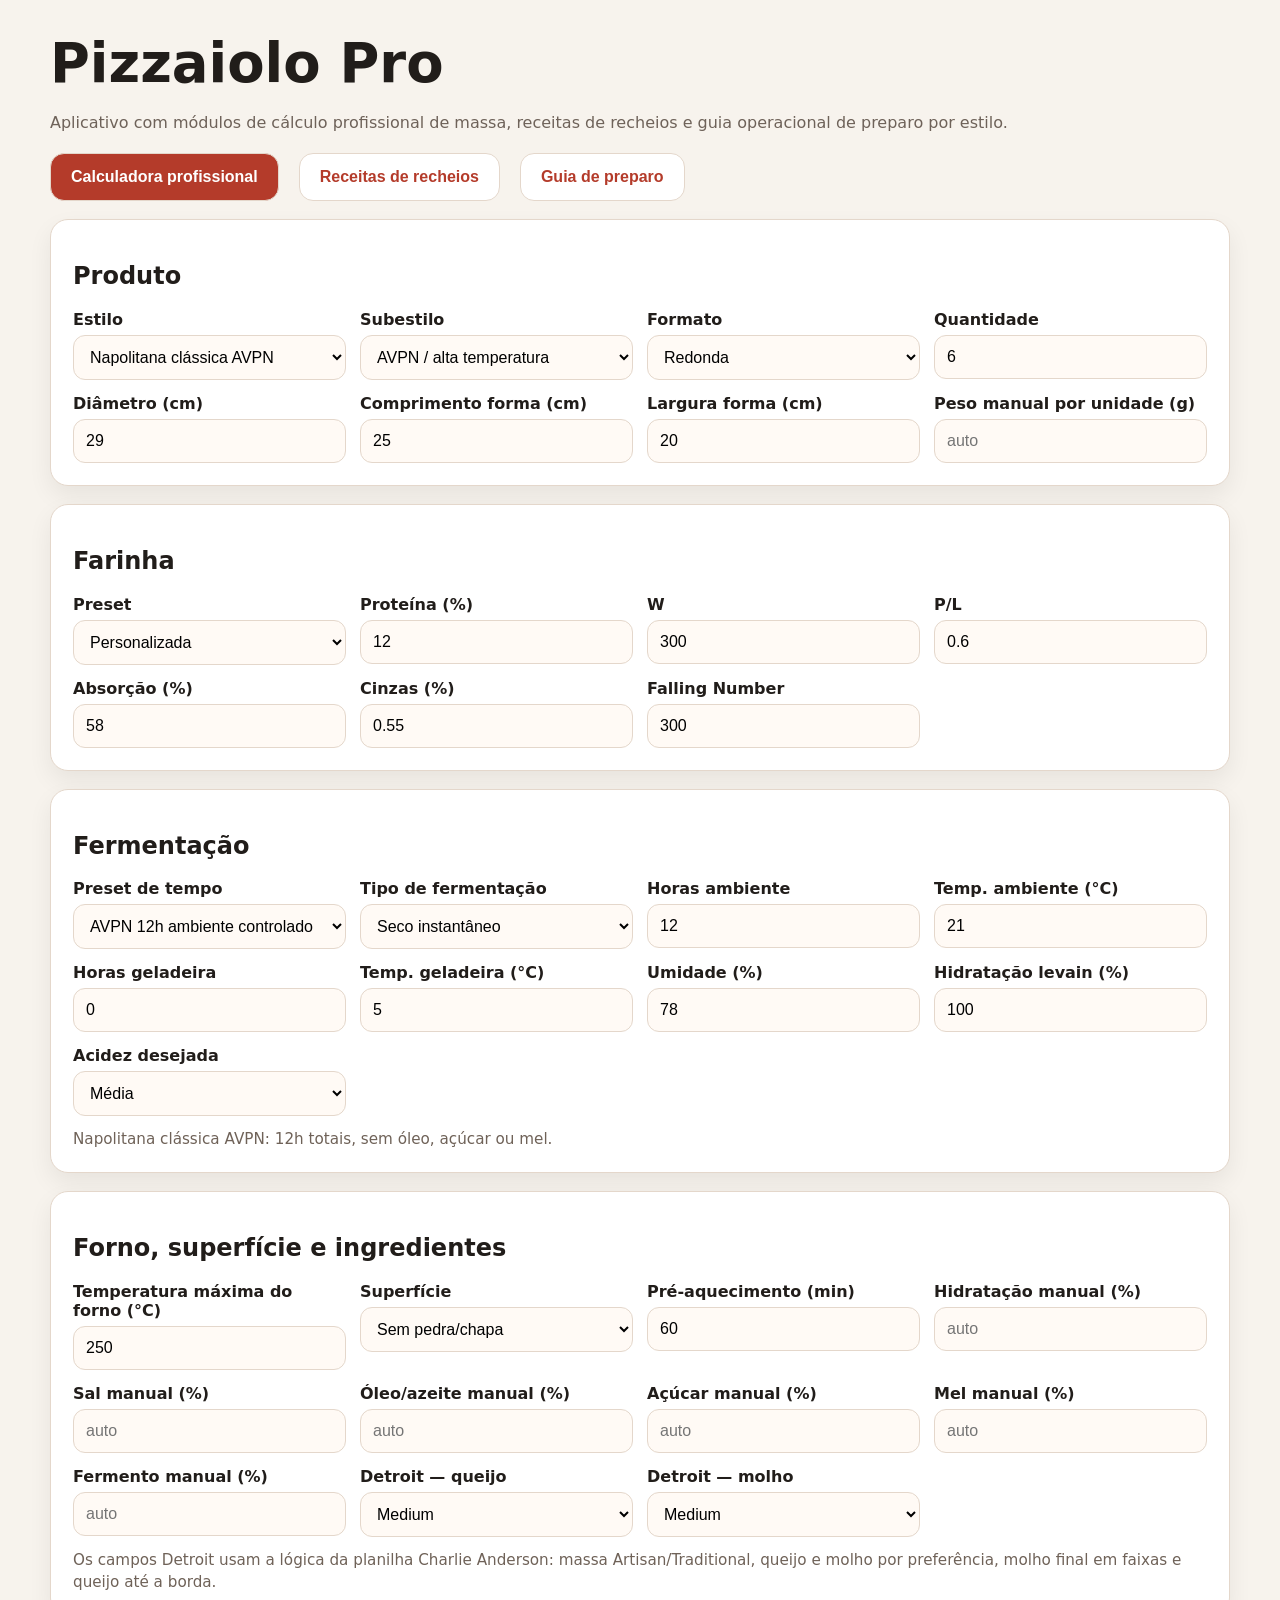
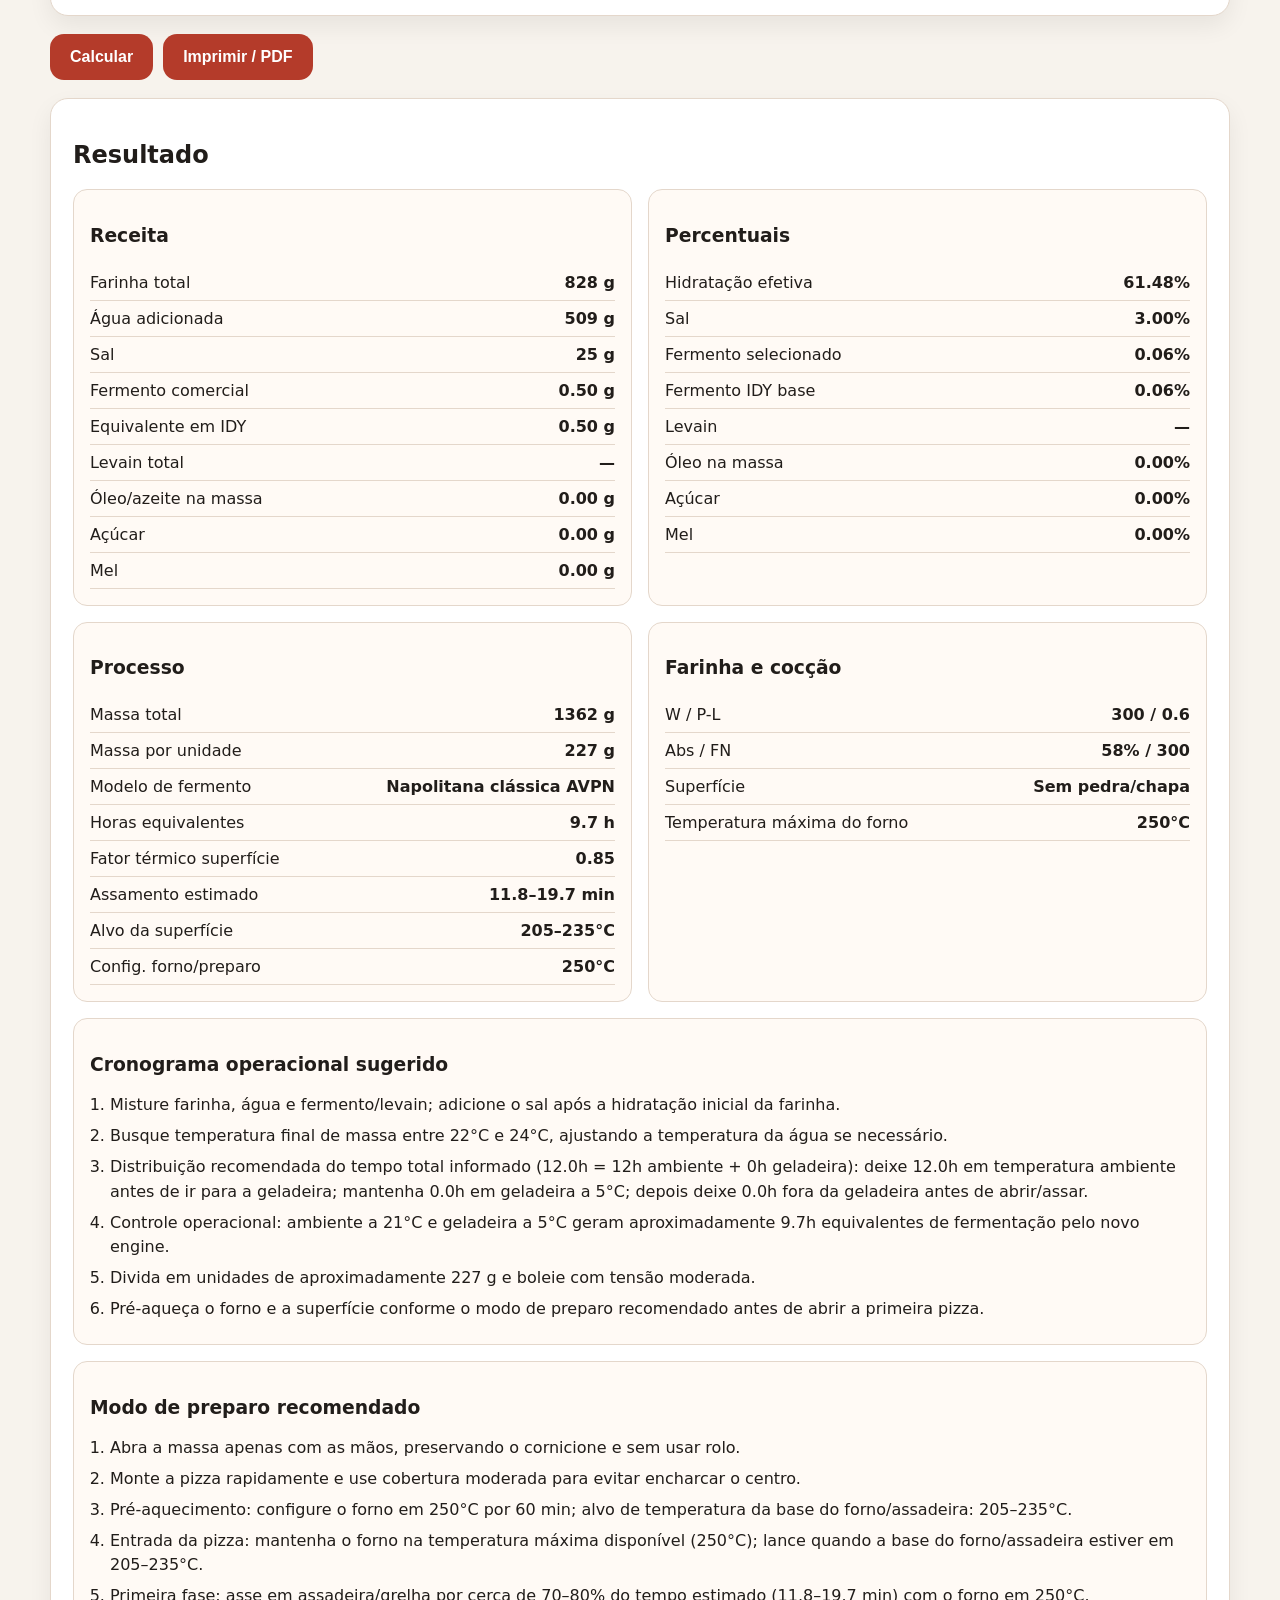
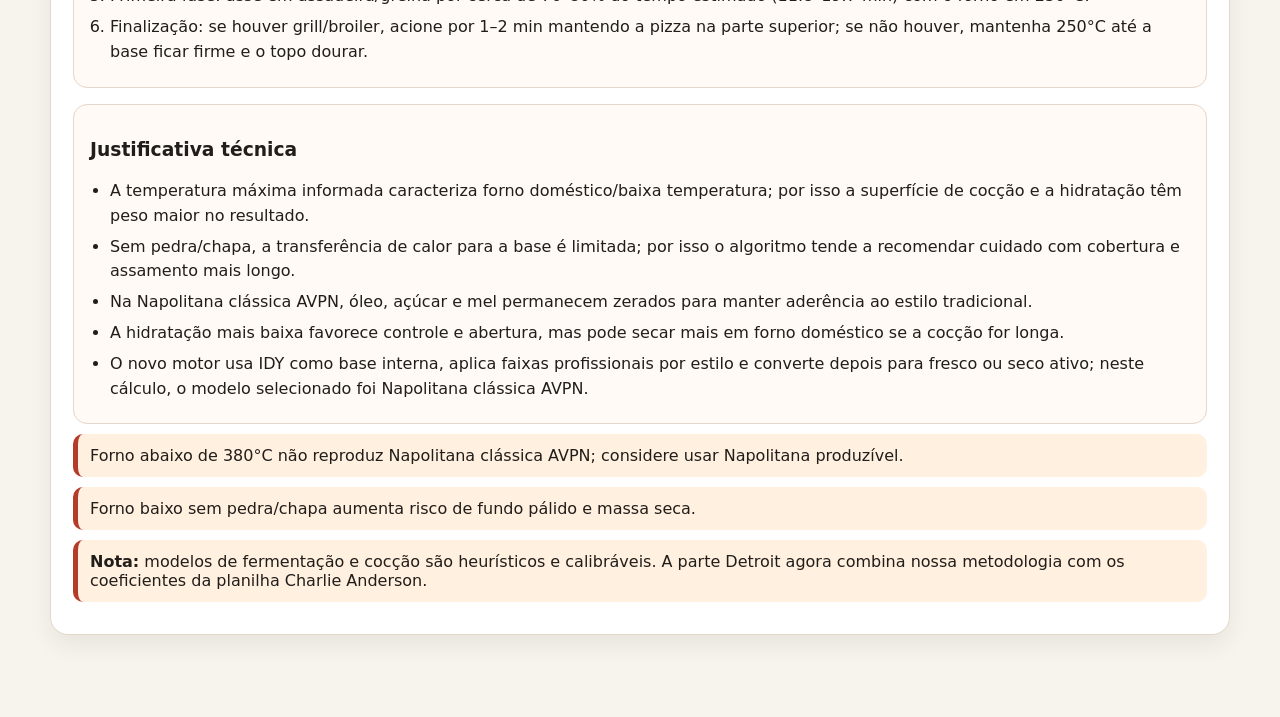
==== docs/index.html @ 497db2ea "Add files via upload" ====
<!doctype html><html lang="pt-BR"><head><meta charset="utf-8"><meta name="viewport" content="width=device-width,initial-scale=1"><title>Pizzaiolo Pro</title><link rel="stylesheet" href="./styles.css"></head><body><main class="container"><header><h1>Pizzaiolo Pro</h1><p>Aplicativo com módulos de cálculo profissional de massa, receitas de recheios e guia operacional de preparo por estilo.</p><nav class="menu"><button class="tab active" data-module="calcModule">Calculadora profissional</button><button class="tab" data-module="toppingsModule">Receitas de recheios</button><button class="tab" data-module="guideModule">Guia de preparo</button></nav></header><section id="calcModule" class="module active"><section class="card"><h2>Produto</h2><div class="grid"><label>Estilo<select id="style"></select></label><label>Subestilo<select id="substyle"></select></label><label>Formato<select id="shape"><option value="round">Redonda</option><option value="pan">Forma/assadeira</option></select></label><label>Quantidade<input id="qty" type="number" value="6" min="1"></label><label>Diâmetro (cm)<input id="diameter" type="number" value="29" step="0.5"></label><label>Comprimento forma (cm)<input id="length" type="number" value="25" step="0.5"></label><label>Largura forma (cm)<input id="width" type="number" value="20" step="0.5"></label><label>Peso manual por unidade (g)<input id="massOverride" type="number" placeholder="auto" step="1"></label></div></section><section class="card"><h2>Farinha</h2><div class="grid"><label>Preset<select id="flourPreset"></select></label><label>Proteína (%)<input id="protein" type="number" value="12" step="0.1"></label><label>W<input id="w" type="number" value="300" step="5"></label><label>P/L<input id="pl" type="number" value="0.6" step="0.05"></label><label>Absorção (%)<input id="abs" type="number" value="58" step="0.5"></label><label>Cinzas (%)<input id="ash" type="number" value="0.55" step="0.01"></label><label>Falling Number<input id="fn" type="number" value="300" step="5"></label></div></section><section class="card"><h2>Fermentação</h2><div class="grid"><label>Preset de tempo<select id="fermPreset"></select></label><label>Tipo de fermentação<select id="yeastType"><option value="instant">Seco instantâneo</option><option value="activeDry">Seco ativo</option><option value="fresh">Fresco</option><option value="levain">Fermento natural / levain</option></select></label><label>Horas ambiente<input id="roomHours" type="number" value="5" step="0.5"></label><label>Temp. ambiente (°C)<input id="roomTemp" type="number" value="24" step="0.5"></label><label>Horas geladeira<input id="coldHours" type="number" value="19" step="0.5"></label><label>Temp. geladeira (°C)<input id="coldTemp" type="number" value="5" step="0.5"></label><label>Umidade (%)<input id="humidity" type="number" value="78" step="1"></label><label>Hidratação levain (%)<input id="levainHyd" type="number" value="100" step="5"></label><label>Acidez desejada<select id="acid"><option value="low">Baixa</option><option value="medium" selected>Média</option><option value="high">Alta</option></select></label></div><p class="hint" id="fermHint">Escolha um preset para preencher as horas conforme a tabela metodológica do estilo, ou ajuste manualmente.</p></section><section class="card"><h2>Forno, superfície e ingredientes</h2><div class="grid"><label>Temperatura máxima do forno (°C)<input id="oven" type="number" value="250" step="5"></label><label>Superfície<select id="surface"><option value="none">Sem pedra/chapa</option><option value="tray">Assadeira comum</option><option value="stone">Pedra refratária</option><option value="steel">Chapa de aço</option><option value="detroitPan">Forma Detroit/pan</option></select></label><label>Pré-aquecimento (min)<input id="preheat" type="number" value="60" step="5"></label><label>Hidratação manual (%)<input id="hydOverride" type="number" placeholder="auto" step="0.5"></label><label>Sal manual (%)<input id="saltOverride" type="number" placeholder="auto" step="0.1"></label><label>Óleo/azeite manual (%)<input id="oilOverride" type="number" placeholder="auto" step="0.1"></label><label>Açúcar manual (%)<input id="sugarOverride" type="number" placeholder="auto" step="0.1"></label><label>Mel manual (%)<input id="honeyOverride" type="number" placeholder="auto" step="0.1"></label><label>Fermento manual (%)<input id="yeastOverride" type="number" placeholder="auto" step="0.001"></label><label>Detroit — queijo<select id="detroitCheese"><option value="low">Low</option><option value="medium" selected>Medium</option><option value="high">High</option><option value="takeItCheesy">Take It Cheesy</option></select></label><label>Detroit — molho<select id="detroitSauce"><option value="low">Low</option><option value="medium" selected>Medium</option><option value="high">High</option><option value="danger">Danger</option></select></label></div><p class="hint">Os campos Detroit usam a lógica da planilha Charlie Anderson: massa Artisan/Traditional, queijo e molho por preferência, molho final em faixas e queijo até a borda.</p></section><section class="actions"><button id="calc">Calcular</button><button onclick="window.print()">Imprimir / PDF</button></section><section class="card"><h2>Resultado</h2><div id="result"></div></section></section><section id="toppingsModule" class="module"><section class="card"><h2>Receitas de recheios</h2><p>Escolha o estilo, o sabor e o tamanho da pizza para receber a quantidade recomendada dos ingredientes e o guia técnico do recheio.</p><div class="grid"><label>Estilo da pizza<select id="topStyle"></select></label><label>Sabor<select id="topFlavor"></select></label><label>Formato<select id="topShape"><option value="round">Redonda</option><option value="rect">Retangular / forma</option></select></label><label>Quantidade<input id="topQty" type="number" value="1" min="1" step="1"></label><label>Diâmetro (cm)<input id="topDiameter" type="number" value="29" step="0.5"></label><label>Comprimento (cm)<input id="topLength" type="number" value="25" step="0.5"></label><label>Largura (cm)<input id="topWidth" type="number" value="20" step="0.5"></label></div></section><section class="actions"><button id="calcTopping">Calcular recheio</button><button onclick="window.print()">Imprimir / PDF</button></section><section class="card"><h2>Resultado do recheio</h2><div id="toppingResult"></div></section></section><section id="guideModule" class="module"><section class="card"><h2>Guia de preparo de massa</h2><p>Escolha o estilo e o subestilo para aprender o processo operacional completo da massa: mistura, sova, dobras, fermentação, boleamento, abertura e ponto ideal antes do forno.</p><div class="grid"><label>Estilo da massa<select id="guideStyle"></select></label><label>Subestilo<select id="guideSubstyle"></select></label></div></section><section class="card"><h2>Passo a passo do estilo</h2><div id="guideResult"></div></section></section></main><script type="module" src="./src/main.js"></script></body></html>
---- docs/styles.css ----
:root{--bg:#f7f3ed;--card:#fff;--text:#211d1a;--muted:#6e6259;--accent:#b43b2a;--border:#e4d7cb}*{box-sizing:border-box}body{margin:0;font-family:system-ui,-apple-system,Segoe UI,sans-serif;background:var(--bg);color:var(--text)}.container{width:min(1180px,94vw);margin:auto;padding:32px 0 64px}h1{font-size:clamp(2rem,5vw,3.4rem);margin:0 0 8px}p{color:var(--muted);line-height:1.5}.card{background:var(--card);border:1px solid var(--border);border-radius:18px;padding:22px;margin:18px 0;box-shadow:0 10px 24px #0001}.grid{display:grid;grid-template-columns:repeat(4,minmax(170px,1fr));gap:14px}label{display:flex;flex-direction:column;font-weight:700;gap:6px}input,select{padding:12px;border:1px solid var(--border);border-radius:12px;background:#fffaf5;font-size:1rem}button{border:0;border-radius:14px;padding:14px 20px;background:var(--accent);color:white;font-weight:800;font-size:1rem;margin-right:10px;cursor:pointer}.result-grid{display:grid;grid-template-columns:repeat(2,minmax(260px,1fr));gap:16px}.box{background:#fffaf5;border:1px solid var(--border);border-radius:14px;padding:16px}table{width:100%;border-collapse:collapse}td{padding:8px 0;border-bottom:1px solid var(--border)}td:last-child{text-align:right;font-weight:800}.warn{background:#fff0df;border-left:5px solid var(--accent);padding:12px;border-radius:10px;margin:10px 0}.ok{background:#edf8ed;border-left:5px solid #448b44;padding:12px;border-radius:10px;margin:10px 0}@media(max-width:900px){.grid,.result-grid{grid-template-columns:1fr}}
.hint{margin:12px 0 0;color:#6f6258;font-size:.95rem;line-height:1.45}
.box.wide{grid-column:1 / -1;margin-top:16px}
.box ol,.box ul{margin:0;padding-left:1.25rem;line-height:1.55}
.box li{margin:6px 0}
@media(max-width:900px){.box.wide{grid-column:auto}}
.menu{display:flex;gap:10px;flex-wrap:wrap;margin-top:18px}.tab{background:#fff;color:var(--accent);border:1px solid var(--border)}.tab.active{background:var(--accent);color:#fff}.module{display:none}.module.active{display:block}.box p{margin:0;color:var(--muted);line-height:1.6}.actions{margin:18px 0}
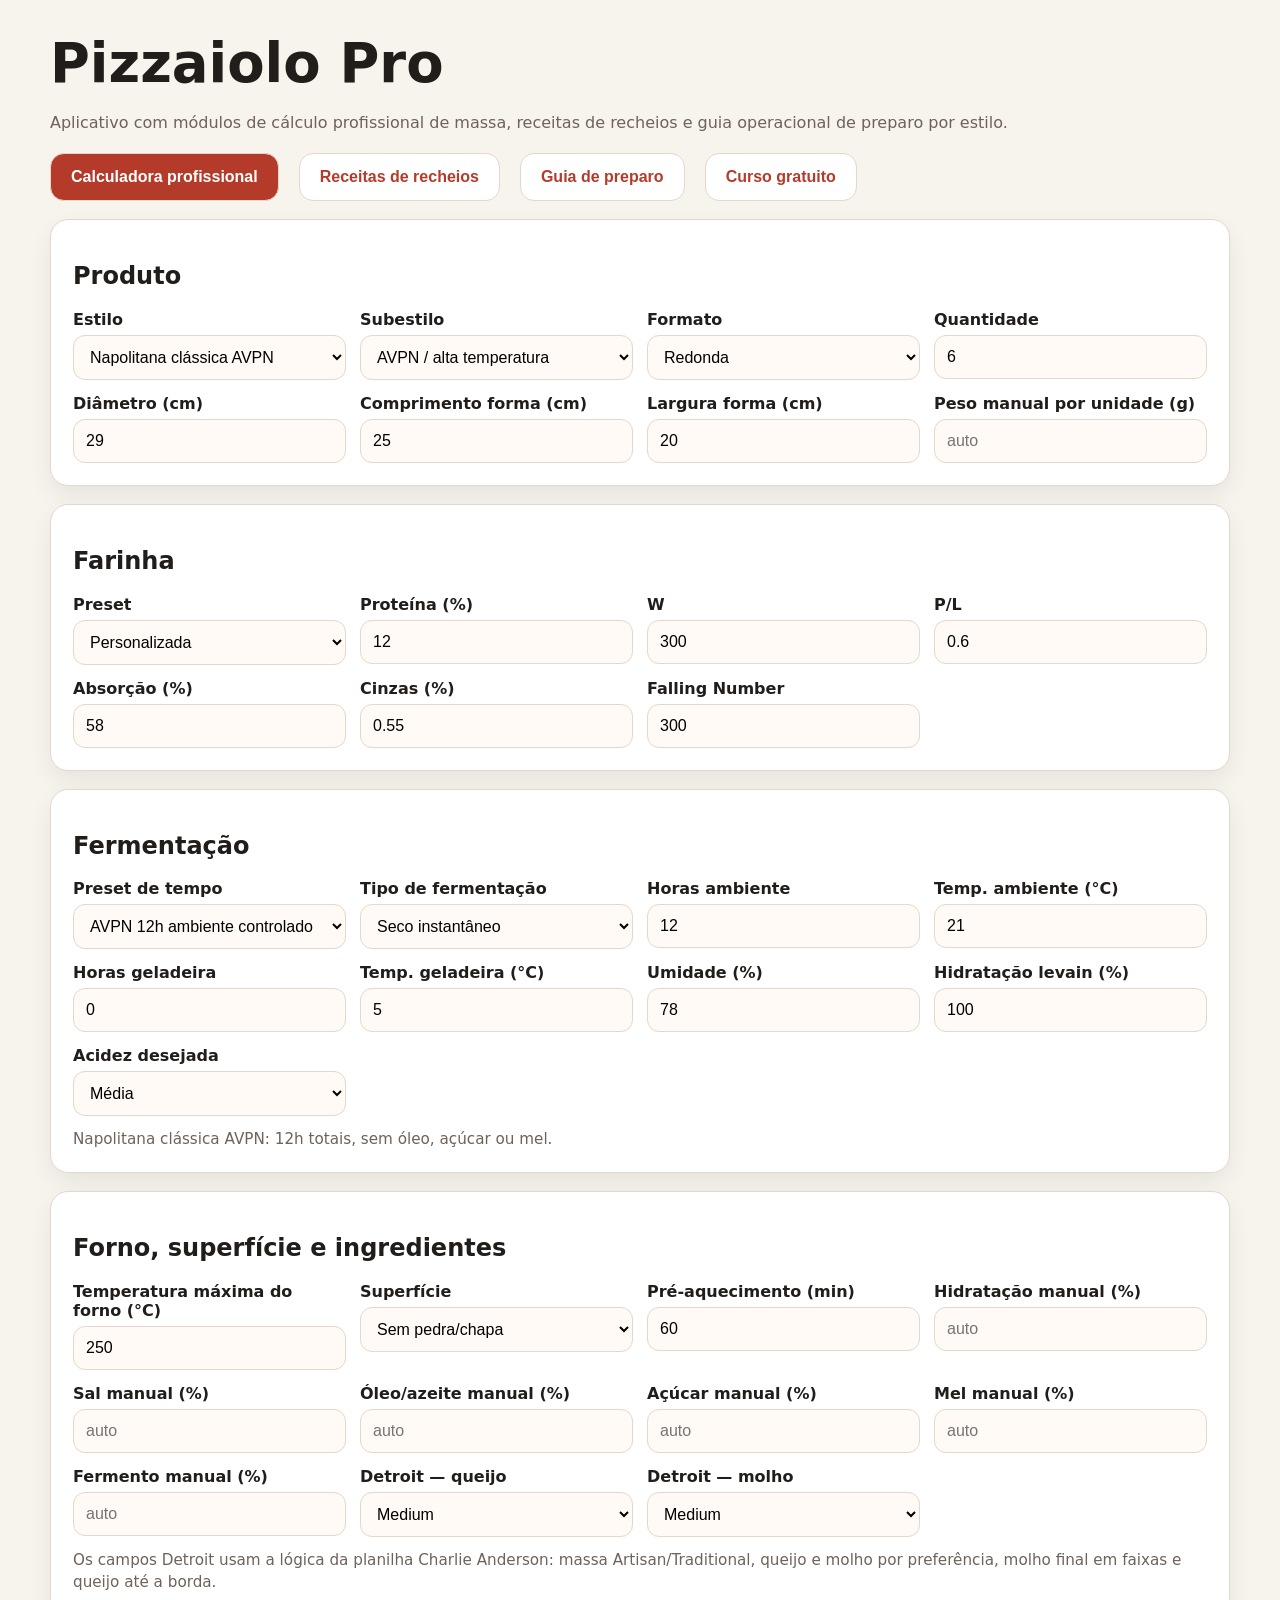
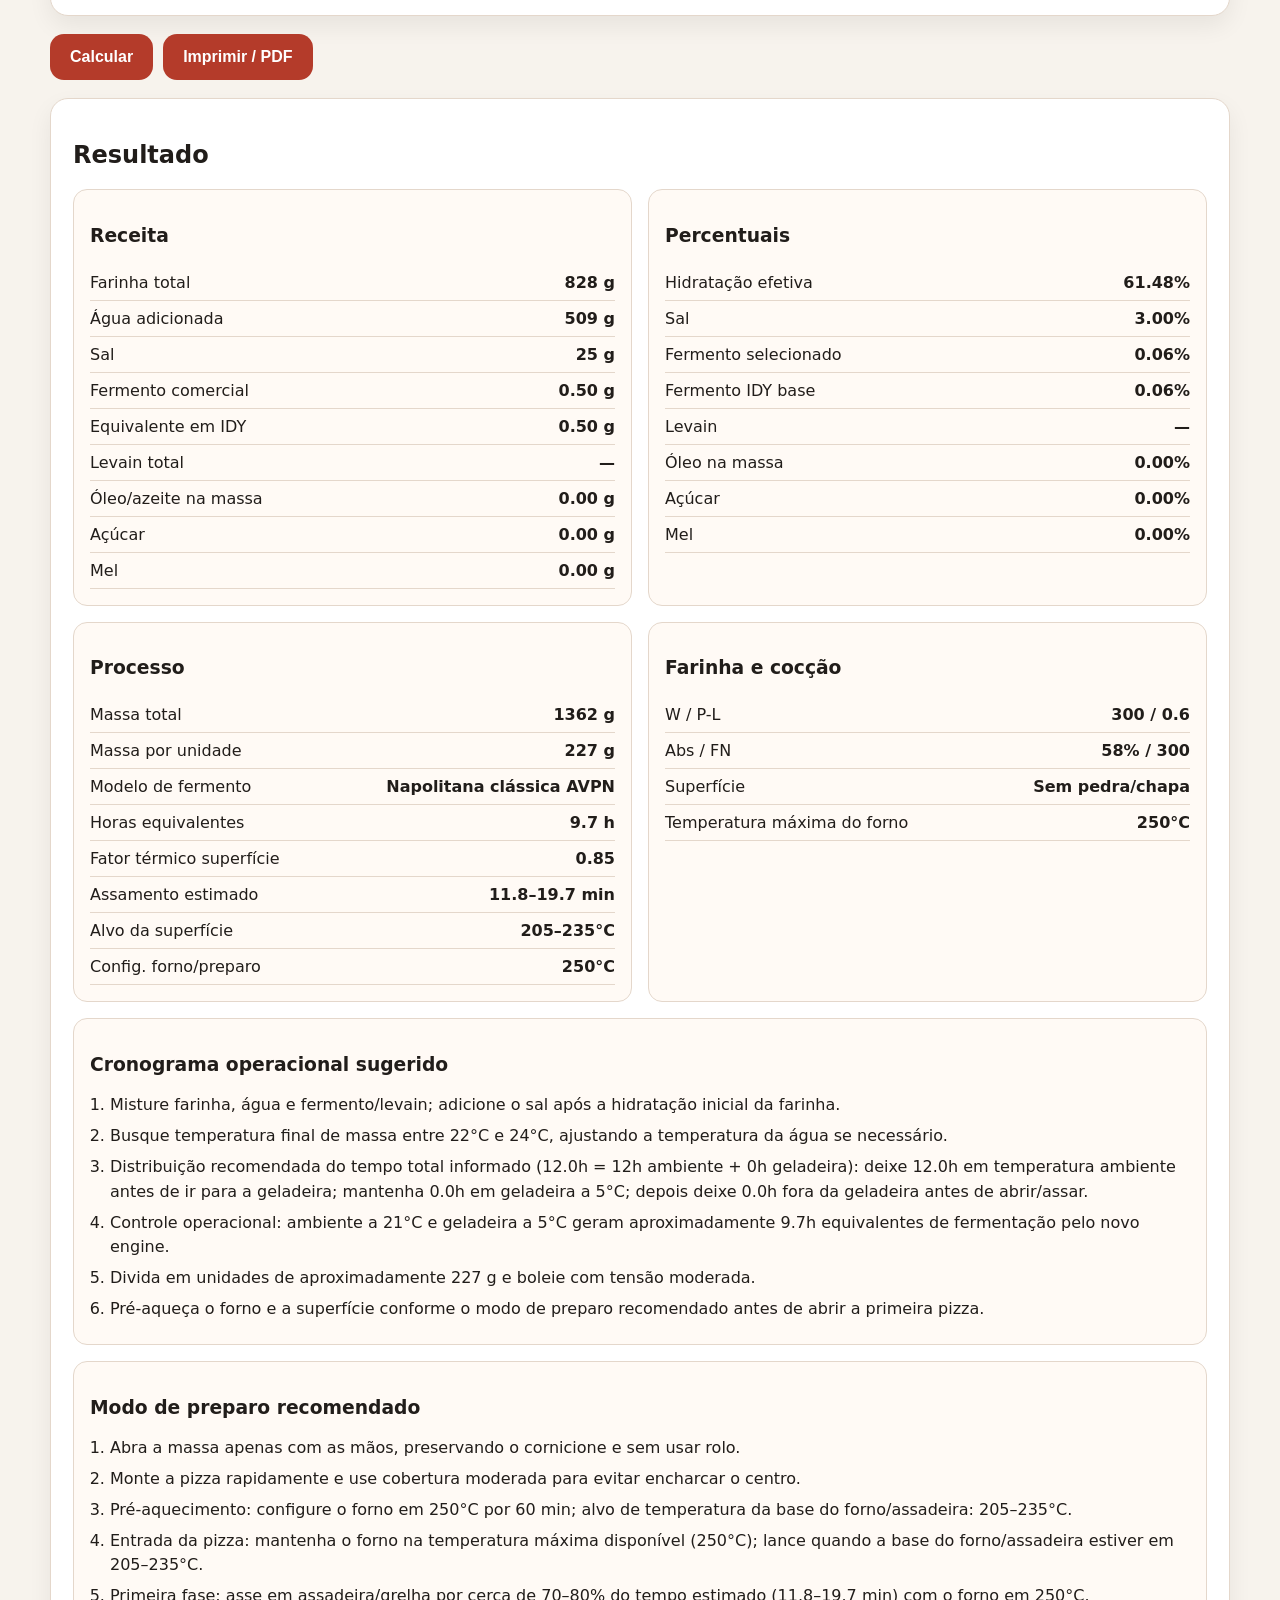
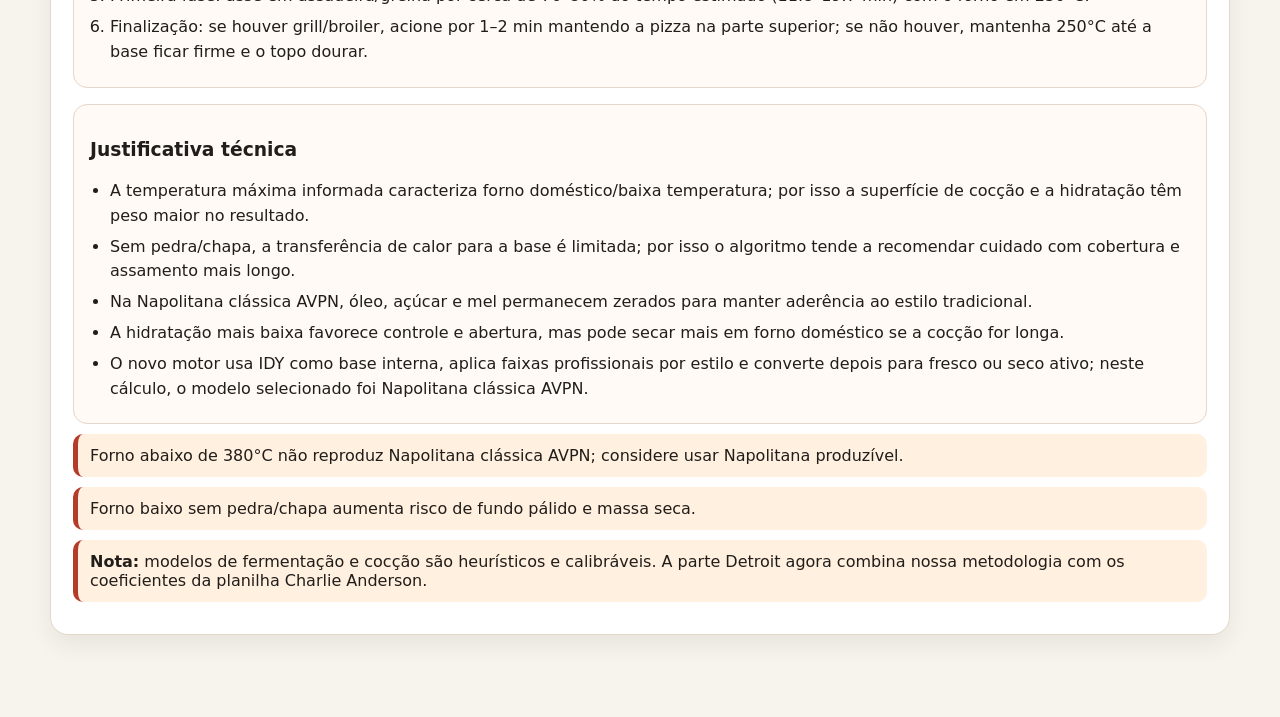
==== commit 15c6ace9: "Add files via upload" ====
--- a/docs/index.html
+++ b/docs/index.html
@@ -1 +1 @@
-<!doctype html><html lang="pt-BR"><head><meta charset="utf-8"><meta name="viewport" content="width=device-width,initial-scale=1"><title>Pizzaiolo Pro</title><link rel="stylesheet" href="./styles.css"></head><body><main class="container"><header><h1>Pizzaiolo Pro</h1><p>Aplicativo com módulos de cálculo profissional de massa, receitas de recheios e guia operacional de preparo por estilo.</p><nav class="menu"><button class="tab active" data-module="calcModule">Calculadora profissional</button><button class="tab" data-module="toppingsModule">Receitas de recheios</button><button class="tab" data-module="guideModule">Guia de preparo</button></nav></header><section id="calcModule" class="module active"><section class="card"><h2>Produto</h2><div class="grid"><label>Estilo<select id="style"></select></label><label>Subestilo<select id="substyle"></select></label><label>Formato<select id="shape"><option value="round">Redonda</option><option value="pan">Forma/assadeira</option></select></label><label>Quantidade<input id="qty" type="number" value="6" min="1"></label><label>Diâmetro (cm)<input id="diameter" type="number" value="29" step="0.5"></label><label>Comprimento forma (cm)<input id="length" type="number" value="25" step="0.5"></label><label>Largura forma (cm)<input id="width" type="number" value="20" step="0.5"></label><label>Peso manual por unidade (g)<input id="massOverride" type="number" placeholder="auto" step="1"></label></div></section><section class="card"><h2>Farinha</h2><div class="grid"><label>Preset<select id="flourPreset"></select></label><label>Proteína (%)<input id="protein" type="number" value="12" step="0.1"></label><label>W<input id="w" type="number" value="300" step="5"></label><label>P/L<input id="pl" type="number" value="0.6" step="0.05"></label><label>Absorção (%)<input id="abs" type="number" value="58" step="0.5"></label><label>Cinzas (%)<input id="ash" type="number" value="0.55" step="0.01"></label><label>Falling Number<input id="fn" type="number" value="300" step="5"></label></div></section><section class="card"><h2>Fermentação</h2><div class="grid"><label>Preset de tempo<select id="fermPreset"></select></label><label>Tipo de fermentação<select id="yeastType"><option value="instant">Seco instantâneo</option><option value="activeDry">Seco ativo</option><option value="fresh">Fresco</option><option value="levain">Fermento natural / levain</option></select></label><label>Horas ambiente<input id="roomHours" type="number" value="5" step="0.5"></label><label>Temp. ambiente (°C)<input id="roomTemp" type="number" value="24" step="0.5"></label><label>Horas geladeira<input id="coldHours" type="number" value="19" step="0.5"></label><label>Temp. geladeira (°C)<input id="coldTemp" type="number" value="5" step="0.5"></label><label>Umidade (%)<input id="humidity" type="number" value="78" step="1"></label><label>Hidratação levain (%)<input id="levainHyd" type="number" value="100" step="5"></label><label>Acidez desejada<select id="acid"><option value="low">Baixa</option><option value="medium" selected>Média</option><option value="high">Alta</option></select></label></div><p class="hint" id="fermHint">Escolha um preset para preencher as horas conforme a tabela metodológica do estilo, ou ajuste manualmente.</p></section><section class="card"><h2>Forno, superfície e ingredientes</h2><div class="grid"><label>Temperatura máxima do forno (°C)<input id="oven" type="number" value="250" step="5"></label><label>Superfície<select id="surface"><option value="none">Sem pedra/chapa</option><option value="tray">Assadeira comum</option><option value="stone">Pedra refratária</option><option value="steel">Chapa de aço</option><option value="detroitPan">Forma Detroit/pan</option></select></label><label>Pré-aquecimento (min)<input id="preheat" type="number" value="60" step="5"></label><label>Hidratação manual (%)<input id="hydOverride" type="number" placeholder="auto" step="0.5"></label><label>Sal manual (%)<input id="saltOverride" type="number" placeholder="auto" step="0.1"></label><label>Óleo/azeite manual (%)<input id="oilOverride" type="number" placeholder="auto" step="0.1"></label><label>Açúcar manual (%)<input id="sugarOverride" type="number" placeholder="auto" step="0.1"></label><label>Mel manual (%)<input id="honeyOverride" type="number" placeholder="auto" step="0.1"></label><label>Fermento manual (%)<input id="yeastOverride" type="number" placeholder="auto" step="0.001"></label><label>Detroit — queijo<select id="detroitCheese"><option value="low">Low</option><option value="medium" selected>Medium</option><option value="high">High</option><option value="takeItCheesy">Take It Cheesy</option></select></label><label>Detroit — molho<select id="detroitSauce"><option value="low">Low</option><option value="medium" selected>Medium</option><option value="high">High</option><option value="danger">Danger</option></select></label></div><p class="hint">Os campos Detroit usam a lógica da planilha Charlie Anderson: massa Artisan/Traditional, queijo e molho por preferência, molho final em faixas e queijo até a borda.</p></section><section class="actions"><button id="calc">Calcular</button><button onclick="window.print()">Imprimir / PDF</button></section><section class="card"><h2>Resultado</h2><div id="result"></div></section></section><section id="toppingsModule" class="module"><section class="card"><h2>Receitas de recheios</h2><p>Escolha o estilo, o sabor e o tamanho da pizza para receber a quantidade recomendada dos ingredientes e o guia técnico do recheio.</p><div class="grid"><label>Estilo da pizza<select id="topStyle"></select></label><label>Sabor<select id="topFlavor"></select></label><label>Formato<select id="topShape"><option value="round">Redonda</option><option value="rect">Retangular / forma</option></select></label><label>Quantidade<input id="topQty" type="number" value="1" min="1" step="1"></label><label>Diâmetro (cm)<input id="topDiameter" type="number" value="29" step="0.5"></label><label>Comprimento (cm)<input id="topLength" type="number" value="25" step="0.5"></label><label>Largura (cm)<input id="topWidth" type="number" value="20" step="0.5"></label></div></section><section class="actions"><button id="calcTopping">Calcular recheio</button><button onclick="window.print()">Imprimir / PDF</button></section><section class="card"><h2>Resultado do recheio</h2><div id="toppingResult"></div></section></section><section id="guideModule" class="module"><section class="card"><h2>Guia de preparo de massa</h2><p>Escolha o estilo e o subestilo para aprender o processo operacional completo da massa: mistura, sova, dobras, fermentação, boleamento, abertura e ponto ideal antes do forno.</p><div class="grid"><label>Estilo da massa<select id="guideStyle"></select></label><label>Subestilo<select id="guideSubstyle"></select></label></div></section><section class="card"><h2>Passo a passo do estilo</h2><div id="guideResult"></div></section></section></main><script type="module" src="./src/main.js"></script></body></html>
+<!doctype html><html lang="pt-BR"><head><meta charset="utf-8"><meta name="viewport" content="width=device-width,initial-scale=1"><title>Pizzaiolo Pro</title><link rel="stylesheet" href="./styles.css"></head><body><main class="container"><header><h1>Pizzaiolo Pro</h1><p>Aplicativo com módulos de cálculo profissional de massa, receitas de recheios e guia operacional de preparo por estilo.</p><nav class="menu"><button class="tab active" data-module="calcModule">Calculadora profissional</button><button class="tab" data-module="toppingsModule">Receitas de recheios</button><button class="tab" data-module="guideModule">Guia de preparo</button><button class="tab" data-module="courseModule">Curso gratuito</button></nav></header><section id="calcModule" class="module active"><section class="card"><h2>Produto</h2><div class="grid"><label>Estilo<select id="style"></select></label><label>Subestilo<select id="substyle"></select></label><label>Formato<select id="shape"><option value="round">Redonda</option><option value="pan">Forma/assadeira</option></select></label><label>Quantidade<input id="qty" type="number" value="6" min="1"></label><label>Diâmetro (cm)<input id="diameter" type="number" value="29" step="0.5"></label><label>Comprimento forma (cm)<input id="length" type="number" value="25" step="0.5"></label><label>Largura forma (cm)<input id="width" type="number" value="20" step="0.5"></label><label>Peso manual por unidade (g)<input id="massOverride" type="number" placeholder="auto" step="1"></label></div></section><section class="card"><h2>Farinha</h2><div class="grid"><label>Preset<select id="flourPreset"></select></label><label>Proteína (%)<input id="protein" type="number" value="12" step="0.1"></label><label>W<input id="w" type="number" value="300" step="5"></label><label>P/L<input id="pl" type="number" value="0.6" step="0.05"></label><label>Absorção (%)<input id="abs" type="number" value="58" step="0.5"></label><label>Cinzas (%)<input id="ash" type="number" value="0.55" step="0.01"></label><label>Falling Number<input id="fn" type="number" value="300" step="5"></label></div></section><section class="card"><h2>Fermentação</h2><div class="grid"><label>Preset de tempo<select id="fermPreset"></select></label><label>Tipo de fermentação<select id="yeastType"><option value="instant">Seco instantâneo</option><option value="activeDry">Seco ativo</option><option value="fresh">Fresco</option><option value="levain">Fermento natural / levain</option></select></label><label>Horas ambiente<input id="roomHours" type="number" value="5" step="0.5"></label><label>Temp. ambiente (°C)<input id="roomTemp" type="number" value="24" step="0.5"></label><label>Horas geladeira<input id="coldHours" type="number" value="19" step="0.5"></label><label>Temp. geladeira (°C)<input id="coldTemp" type="number" value="5" step="0.5"></label><label>Umidade (%)<input id="humidity" type="number" value="78" step="1"></label><label>Hidratação levain (%)<input id="levainHyd" type="number" value="100" step="5"></label><label>Acidez desejada<select id="acid"><option value="low">Baixa</option><option value="medium" selected>Média</option><option value="high">Alta</option></select></label></div><p class="hint" id="fermHint">Escolha um preset para preencher as horas conforme a tabela metodológica do estilo, ou ajuste manualmente.</p></section><section class="card"><h2>Forno, superfície e ingredientes</h2><div class="grid"><label>Temperatura máxima do forno (°C)<input id="oven" type="number" value="250" step="5"></label><label>Superfície<select id="surface"><option value="none">Sem pedra/chapa</option><option value="tray">Assadeira comum</option><option value="stone">Pedra refratária</option><option value="steel">Chapa de aço</option><option value="detroitPan">Forma Detroit/pan</option></select></label><label>Pré-aquecimento (min)<input id="preheat" type="number" value="60" step="5"></label><label>Hidratação manual (%)<input id="hydOverride" type="number" placeholder="auto" step="0.5"></label><label>Sal manual (%)<input id="saltOverride" type="number" placeholder="auto" step="0.1"></label><label>Óleo/azeite manual (%)<input id="oilOverride" type="number" placeholder="auto" step="0.1"></label><label>Açúcar manual (%)<input id="sugarOverride" type="number" placeholder="auto" step="0.1"></label><label>Mel manual (%)<input id="honeyOverride" type="number" placeholder="auto" step="0.1"></label><label>Fermento manual (%)<input id="yeastOverride" type="number" placeholder="auto" step="0.001"></label><label>Detroit — queijo<select id="detroitCheese"><option value="low">Low</option><option value="medium" selected>Medium</option><option value="high">High</option><option value="takeItCheesy">Take It Cheesy</option></select></label><label>Detroit — molho<select id="detroitSauce"><option value="low">Low</option><option value="medium" selected>Medium</option><option value="high">High</option><option value="danger">Danger</option></select></label></div><p class="hint">Os campos Detroit usam a lógica da planilha Charlie Anderson: massa Artisan/Traditional, queijo e molho por preferência, molho final em faixas e queijo até a borda.</p></section><section class="actions"><button id="calc">Calcular</button><button onclick="window.print()">Imprimir / PDF</button></section><section class="card"><h2>Resultado</h2><div id="result"></div></section></section><section id="toppingsModule" class="module"><section class="card"><h2>Receitas de recheios</h2><p>Escolha o estilo, o sabor e o tamanho da pizza para receber a quantidade recomendada dos ingredientes e o guia técnico do recheio.</p><div class="grid"><label>Estilo da pizza<select id="topStyle"></select></label><label>Sabor<select id="topFlavor"></select></label><label>Formato<select id="topShape"><option value="round">Redonda</option><option value="rect">Retangular / forma</option></select></label><label>Quantidade<input id="topQty" type="number" value="1" min="1" step="1"></label><label>Diâmetro (cm)<input id="topDiameter" type="number" value="29" step="0.5"></label><label>Comprimento (cm)<input id="topLength" type="number" value="25" step="0.5"></label><label>Largura (cm)<input id="topWidth" type="number" value="20" step="0.5"></label></div></section><section class="actions"><button id="calcTopping">Calcular recheio</button><button onclick="window.print()">Imprimir / PDF</button></section><section class="card"><h2>Resultado do recheio</h2><div id="toppingResult"></div></section></section><section id="guideModule" class="module"><section class="card"><h2>Guia de preparo de massa</h2><p>Escolha o estilo e o subestilo para aprender o processo operacional completo da massa: mistura, sova, dobras, fermentação, boleamento, abertura e ponto ideal antes do forno.</p><div class="grid"><label>Estilo da massa<select id="guideStyle"></select></label><label>Subestilo<select id="guideSubstyle"></select></label></div></section><section class="card"><h2>Passo a passo do estilo</h2><div id="guideResult"></div></section></section><section id="courseModule" class="module"><section class="card"><h2>Curso gratuito — Formação Definitiva de Pizza Artesanal</h2><p>Trilha completa baseada na planilha anexada e organizada em formato de curso. O módulo preserva todo o conteúdo da planilha: currículo, vídeos, links, bibliografia, checklists, receitas base, plano de 32 semanas, dashboard, como usar e experimentos.</p><div class="grid"><label>Visualização<select id="courseView"><option value="course">Curso organizado por fases</option><option value="sheet">Ver planilha completa por aba</option></select></label><label>Aba da planilha<select id="courseSheet"></select></label><label>Buscar no curso/planilha<input id="courseSearch" type="search" placeholder="Ex.: poolish, Detroit, forno 250°C"></label></div></section><section class="card"><h2>Conteúdo do curso</h2><div id="courseResult"></div></section></section></main><script type="module" src="./src/main.js"></script></body></html>
--- a/docs/styles.css
+++ b/docs/styles.css
@@ -5,3 +5,9 @@
 .box li{margin:6px 0}
 @media(max-width:900px){.box.wide{grid-column:auto}}
 .menu{display:flex;gap:10px;flex-wrap:wrap;margin-top:18px}.tab{background:#fff;color:var(--accent);border:1px solid var(--border)}.tab.active{background:var(--accent);color:#fff}.module{display:none}.module.active{display:block}.box p{margin:0;color:var(--muted);line-height:1.6}.actions{margin:18px 0}
+.table-wrap{overflow:auto;max-width:100%;border:1px solid var(--border);border-radius:12px;background:#fff}
+.table-wrap table{min-width:980px;font-size:.92rem}
+.table-wrap th{position:sticky;top:0;background:#fff0df;text-align:left;padding:10px;border-bottom:1px solid var(--border);z-index:1}
+.table-wrap td{vertical-align:top;padding:10px;border-bottom:1px solid var(--border);text-align:left!important;font-weight:400!important}
+details.box summary{cursor:pointer;list-style:none;margin-bottom:12px;color:var(--accent)}
+#courseResult a{color:var(--accent);font-weight:700}
